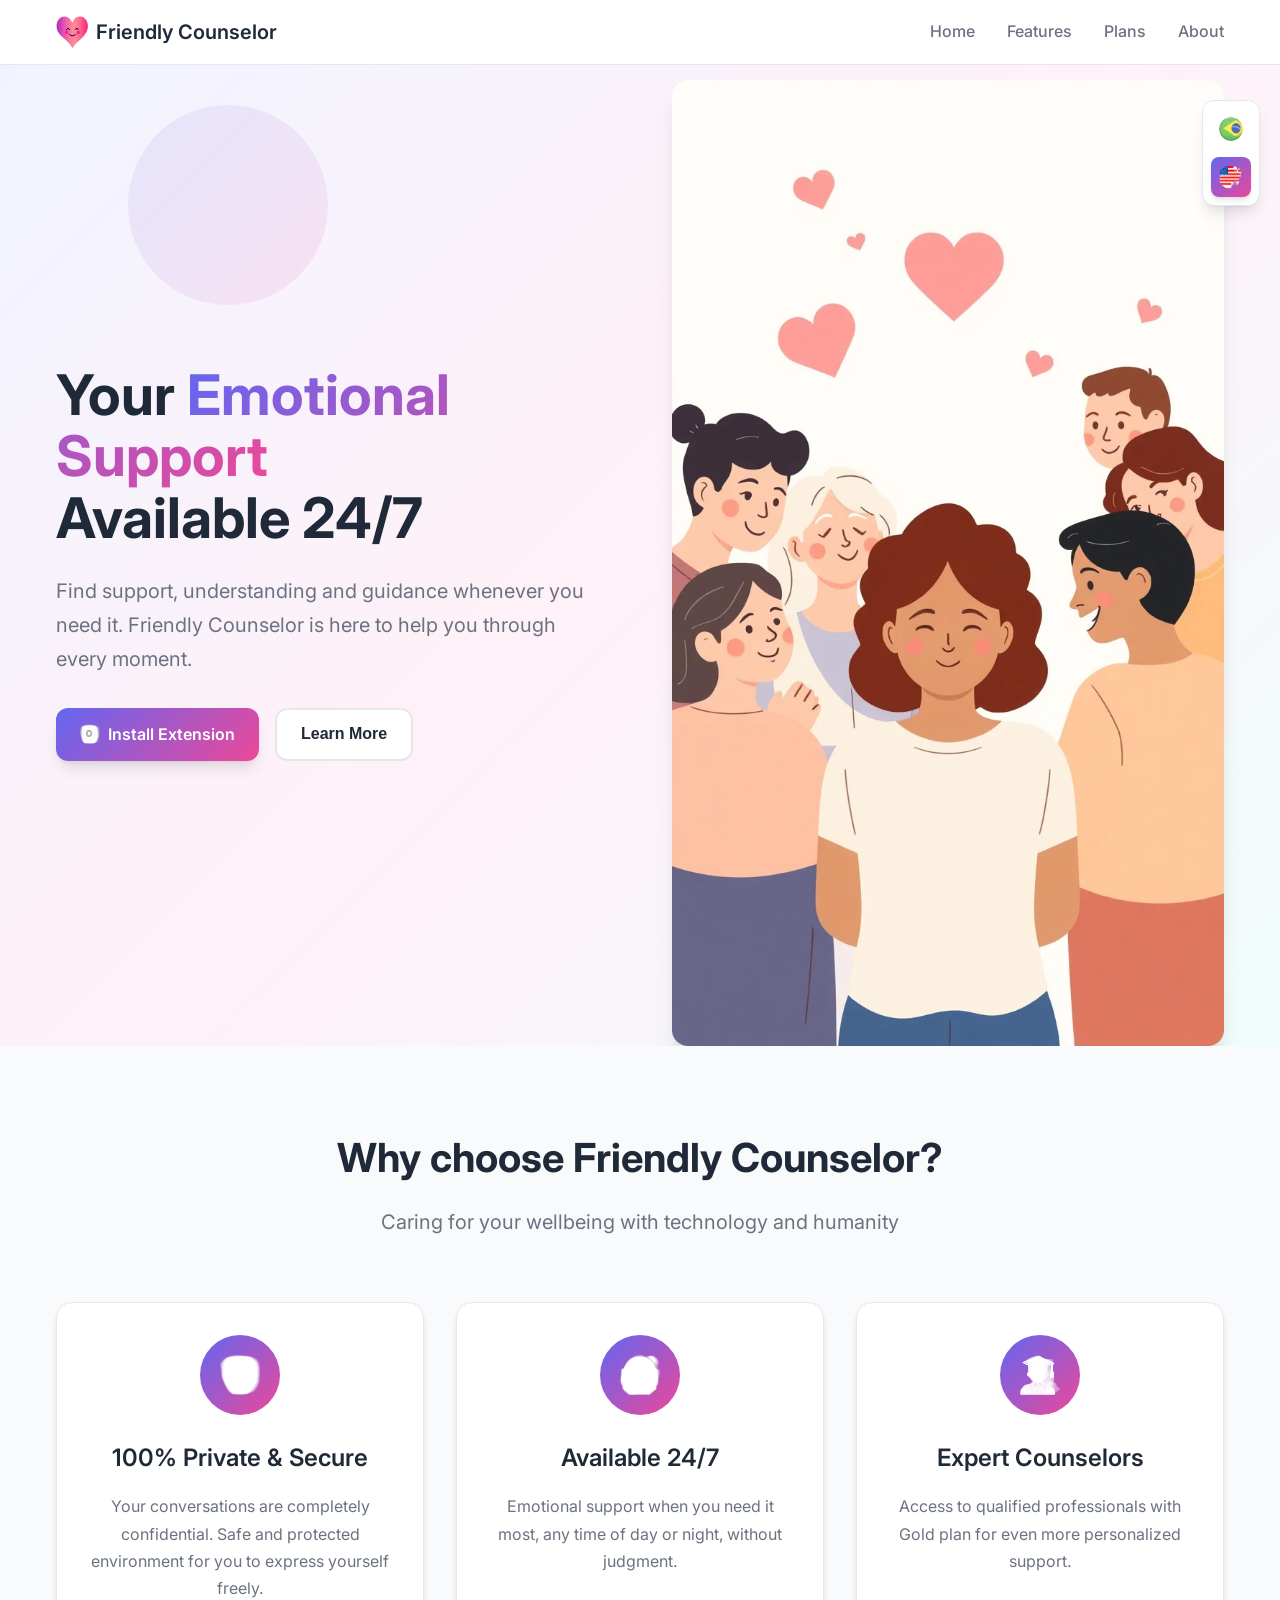
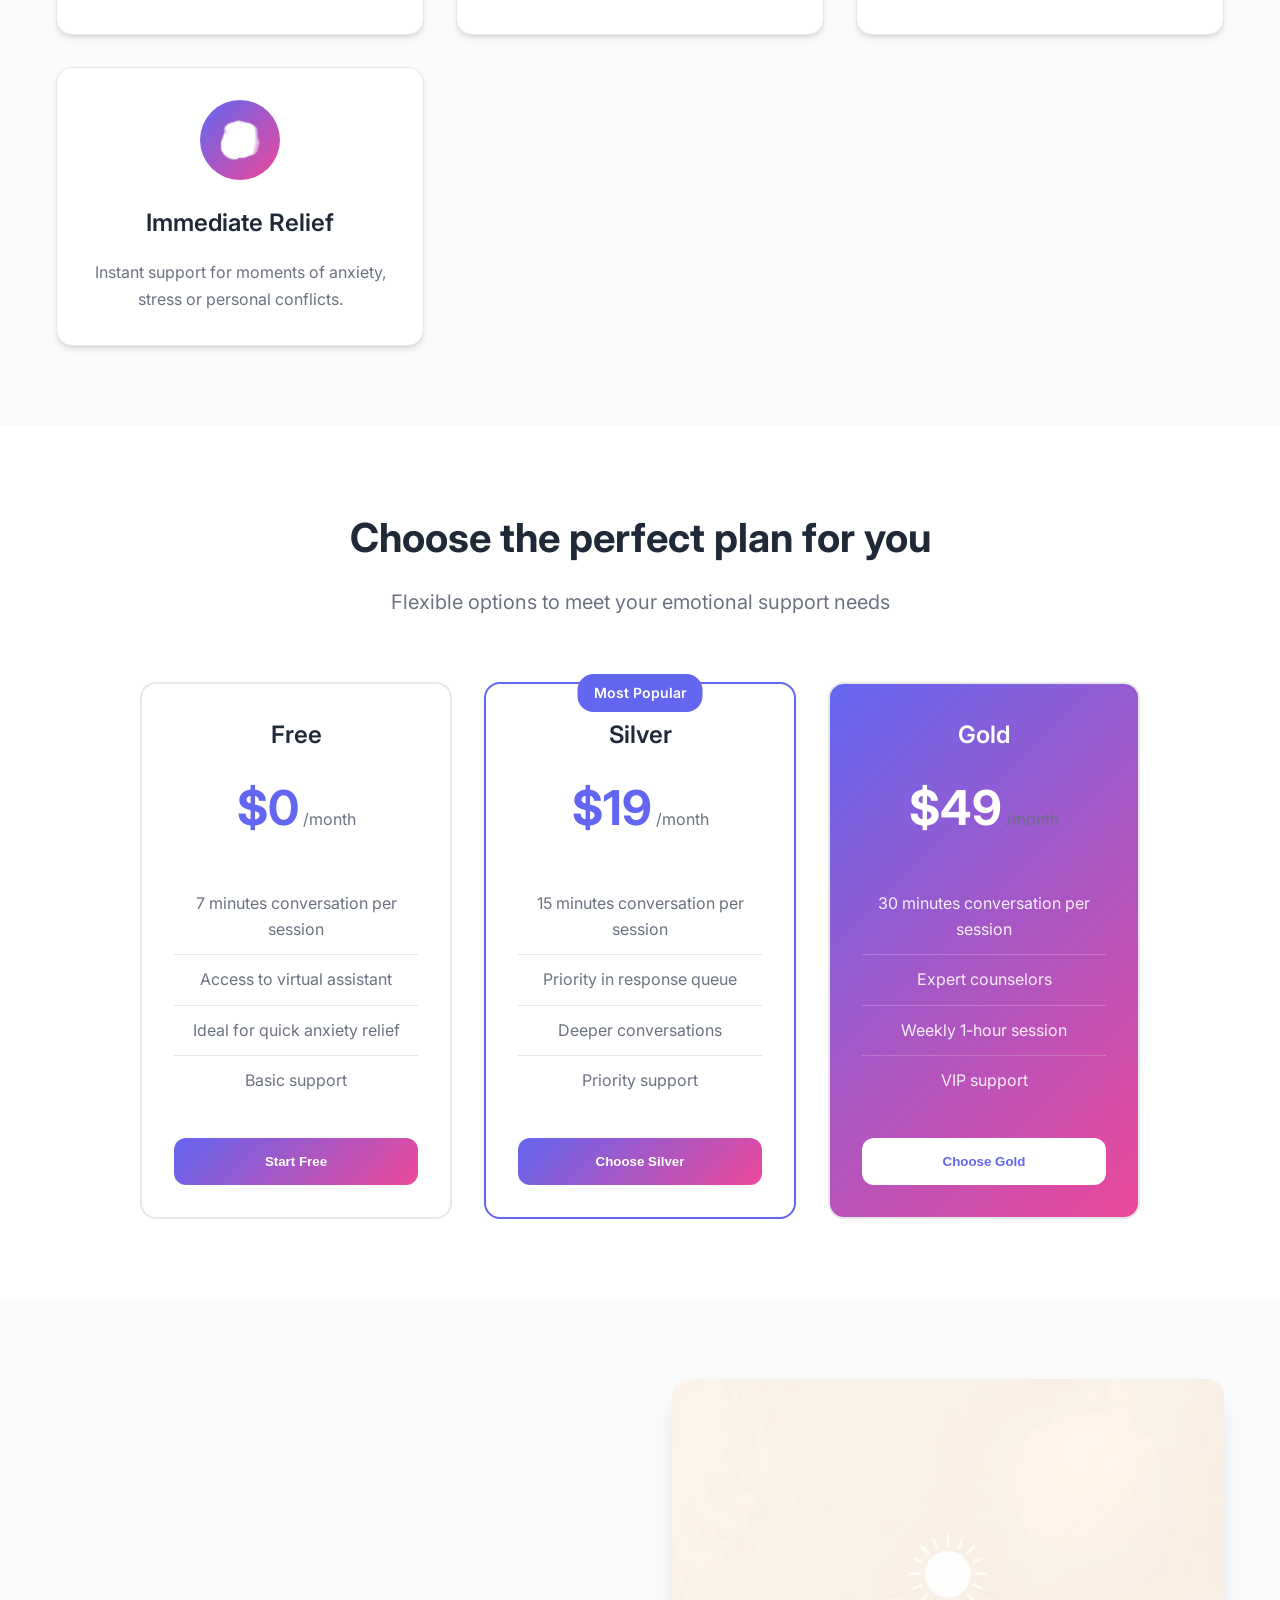
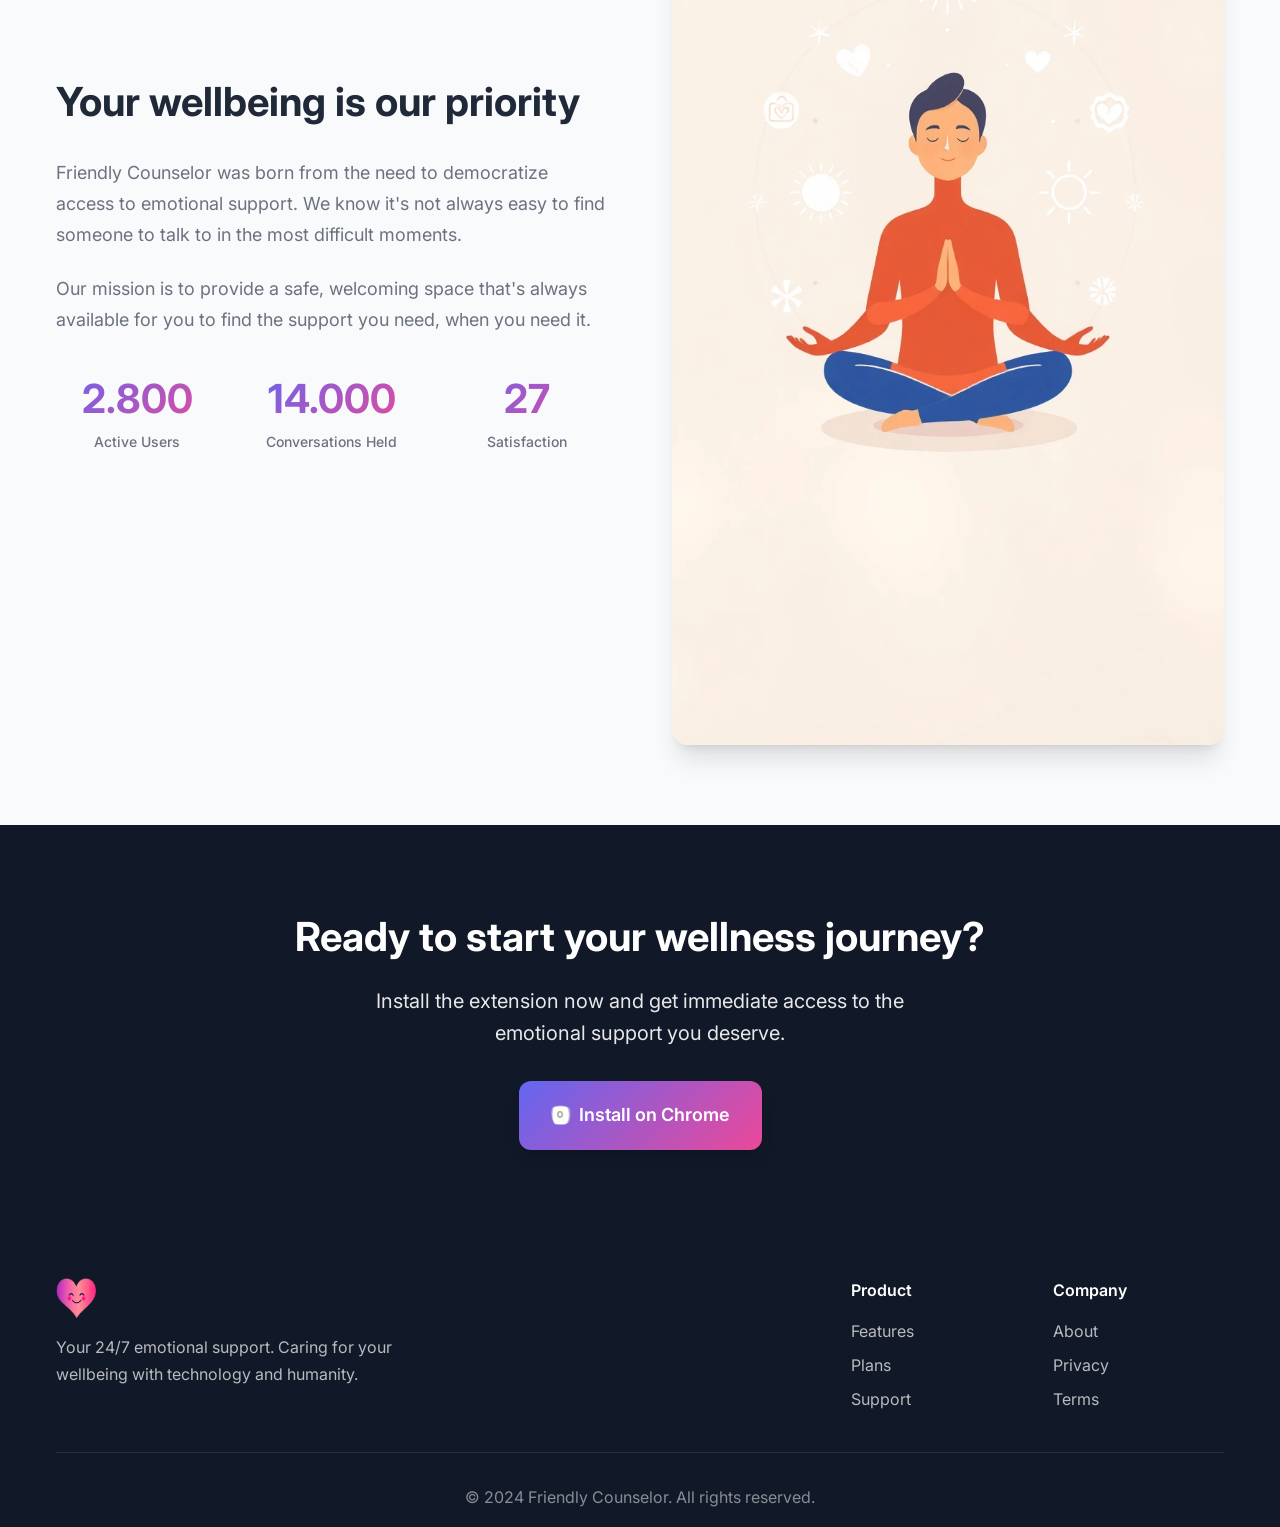
==== index.html @ fc5fa139 "Add files via upload" ====
<html lang="pt-BR">
<head>
    <meta charset="UTF-8">
    <meta name="viewport" content="width=device-width, initial-scale=1.0">
    <title>Friendly Counselor - Emotional Support 24/7 | Chrome Extension</title>
    <meta name="description" content="Get instant emotional support 24/7 with Friendly Counselor Chrome extension. Private, secure counseling with AI and expert therapists. Free plan available.">
    <meta name="keywords" content="emotional support, mental health, counseling, therapy, chrome extension, anxiety relief, stress management, 24/7 support">
    <meta name="author" content="Friendly Counselor">
    <meta name="robots" content="index, follow">
    
    <!-- Open Graph / Facebook -->
    <meta property="og:type" content="website">
    <meta property="og:url" content="https://friendlycounselor.com/">
    <meta property="og:title" content="Friendly Counselor - Your 24/7 Emotional Support">
    <meta property="og:description" content="Get instant emotional support anytime with our Chrome extension. Private, secure, and always available.">
    <meta property="og:image" content="hero-illustration.png">
    
    <!-- Twitter -->
    <meta property="twitter:card" content="summary_large_image">
    <meta property="twitter:url" content="https://friendlycounselor.com/">
    <meta property="twitter:title" content="Friendly Counselor - Your 24/7 Emotional Support">
    <meta property="twitter:description" content="Get instant emotional support anytime with our Chrome extension. Private, secure, and always available.">
    <meta property="twitter:image" content="hero-illustration.png">
    
    <!-- Structured Data -->
    <script type="application/ld+json">
    {
        "@context": "https://schema.org",
        "@type": "SoftwareApplication",
        "name": "Friendly Counselor",
        "applicationCategory": "HealthApplication",
        "operatingSystem": "Chrome",
        "description": "24/7 emotional support Chrome extension with AI counseling and expert therapist access",
        "offers": [
            {
                "@type": "Offer",
                "name": "Free Plan",
                "price": "0",
                "priceCurrency": "USD"
            },
            {
                "@type": "Offer",
                "name": "Silver Plan",
                "price": "19",
                "priceCurrency": "USD"
            },
            {
                "@type": "Offer",
                "name": "Gold Plan",
                "price": "49",
                "priceCurrency": "USD"
            }
        ],
        "aggregateRating": {
            "@type": "AggregateRating",
            "ratingValue": "4.8",
            "reviewCount": "1250"
        }
    }
    </script>
    
    <link rel="canonical" href="https://friendlycounselor.com/">
    <link rel="stylesheet" href="styles.css">
    <link href="https://fonts.googleapis.com/css2?family=Inter:wght@300;400;500;600;700&display=swap" rel="stylesheet">
</head>
<body>
    <!-- Language Switcher -->
    <div class="language-switcher">
        <button class="lang-btn active" data-lang="pt" title="Português">
            <img src="brazil-flag.png" alt="Português">
        </button>
        <button class="lang-btn" data-lang="en" title="English">
            <img src="usa-flag.png" alt="English">
        </button>
    </div>

    <!-- Navigation -->
    <nav class="navbar">
        <div class="container">
            <div class="nav-brand">
                <img src="logo.png" alt="Friendly Counselor" class="logo">
                <span class="brand-text">Friendly Counselor</span>
            </div>
            <div class="nav-menu" id="nav-menu">
                <a href="#home" class="nav-link" data-pt="Início" data-en="Home">Início</a>
                <a href="#features" class="nav-link" data-pt="Recursos" data-en="Features">Recursos</a>
                <a href="#plans" class="nav-link" data-pt="Planos" data-en="Plans">Planos</a>
                <a href="#about" class="nav-link" data-pt="Sobre" data-en="About">Sobre</a>
            </div>
            <button class="nav-toggle" id="nav-toggle">
                <span></span>
                <span></span>
                <span></span>
            </button>
        </div>
    </nav>

    <!-- Hero Section -->
    <section id="home" class="hero">
        <div class="hero-bg">
            <div class="floating-shapes">
                <div class="shape shape-1"></div>
                <div class="shape shape-2"></div>
                <div class="shape shape-3"></div>
            </div>
        </div>
        <div class="container">
            <div class="hero-content">
                <div class="hero-text">
                    <h1 class="hero-title">
                        <span data-pt="Seu" data-en="Your">Seu</span> <span class="gradient-text" data-pt="Apoio Emocional" data-en="Emotional Support">Apoio Emocional</span><br>
                        <span data-pt="Disponível 24/7" data-en="Available 24/7">Disponível 24/7</span>
                    </h1>
                    <p class="hero-description" data-pt="Encontre suporte, compreensão e orientação sempre que precisar. O Friendly Counselor está aqui para ajudar você em todos os momentos." data-en="Find support, understanding and guidance whenever you need it. Friendly Counselor is here to help you through every moment.">
                        Encontre suporte, compreensão e orientação sempre que precisar. 
                        O Friendly Counselor está aqui para ajudar você em todos os momentos.
                    </p>
                    <div class="hero-buttons">
                        <a href="https://chromewebstore.google.com/detail/dpccjdmjjhfmmfpbgbklmnihiphaidkp?authuser=0&hl=pt-BR" target="_blank" class="btn btn-primary">
                            <img src="chrome-icon.png" alt="Chrome" class="btn-icon">
                            <span data-pt="Instalar Extensão" data-en="Install Extension">Instalar Extensão</span>
                        </a>
                        <button class="btn btn-secondary" onclick="document.getElementById('features').scrollIntoView({behavior: 'smooth'})">
                            <span data-pt="Saiba Mais" data-en="Learn More">Saiba Mais</span>
                        </button>
                    </div>
                </div>
                <div class="hero-image">
                    <img src="hero-illustration.png" alt="Apoio Emocional" class="hero-img">
                </div>
            </div>
        </div>
    </section>

    <!-- Features Section -->
    <section id="features" class="features">
        <div class="container">
            <div class="section-header">
                <h2 class="section-title" data-pt="Por que escolher o Friendly Counselor?" data-en="Why choose Friendly Counselor?">Por que escolher o Friendly Counselor?</h2>
                <p class="section-subtitle" data-pt="Cuidando do seu bem-estar com tecnologia e humanidade" data-en="Caring for your wellbeing with technology and humanity">Cuidando do seu bem-estar com tecnologia e humanidade</p>
            </div>
            <div class="features-grid">
                <div class="feature-card">
                    <div class="feature-icon">
                        <img src="privacy-icon.png" alt="Privacidade">
                    </div>
                    <h3 class="feature-title" data-pt="100% Privado e Seguro" data-en="100% Private & Secure">100% Privado e Seguro</h3>
                    <p class="feature-description" data-pt="Suas conversas são completamente confidenciais. Ambiente seguro e protegido para você se expressar livremente." data-en="Your conversations are completely confidential. Safe and protected environment for you to express yourself freely.">Suas conversas são completamente confidenciais. Ambiente seguro e protegido para você se expressar livremente.</p>
                </div>
                <div class="feature-card">
                    <div class="feature-icon">
                        <img src="support-icon.png" alt="Suporte 24/7">
                    </div>
                    <h3 class="feature-title" data-pt="Disponível 24/7" data-en="Available 24/7">Disponível 24/7</h3>
                    <p class="feature-description" data-pt="Apoio emocional quando você mais precisa, a qualquer hora do dia ou da noite, sem julgamentos." data-en="Emotional support when you need it most, any time of day or night, without judgment.">Apoio emocional quando você mais precisa, a qualquer hora do dia ou da noite, sem julgamentos.</p>
                </div>
                <div class="feature-card">
                    <div class="feature-icon">
                        <img src="expert-icon.png" alt="Especialistas">
                    </div>
                    <h3 class="feature-title" data-pt="Conselheiros Especialistas" data-en="Expert Counselors">Conselheiros Especialistas</h3>
                    <p class="feature-description" data-pt="Acesso a profissionais qualificados com o plano Gold para um suporte ainda mais personalizado." data-en="Access to qualified professionals with Gold plan for even more personalized support.">Acesso a profissionais qualificados com o plano Gold para um suporte ainda mais personalizado.</p>
                </div>
                <div class="feature-card">
                    <div class="feature-icon">
                        <img src="instant-icon.png" alt="Alívio Instantâneo">
                    </div>
                    <h3 class="feature-title" data-pt="Alívio Imediato" data-en="Immediate Relief">Alívio Imediato</h3>
                    <p class="feature-description" data-pt="Suporte instantâneo para momentos de ansiedade, estresse ou conflitos pessoais." data-en="Instant support for moments of anxiety, stress or personal conflicts.">Suporte instantâneo para momentos de ansiedade, estresse ou conflitos pessoais.</p>
                </div>
            </div>
        </div>
    </section>

    <!-- Plans Section -->
    <section id="plans" class="plans">
        <div class="container">
            <div class="section-header">
                <h2 class="section-title" data-pt="Escolha o plano ideal para você" data-en="Choose the perfect plan for you">Escolha o plano ideal para você</h2>
                <p class="section-subtitle" data-pt="Opções flexíveis para atender suas necessidades de apoio emocional" data-en="Flexible options to meet your emotional support needs">Opções flexíveis para atender suas necessidades de apoio emocional</p>
            </div>
            <div class="plans-grid">
                <div class="plan-card">
                    <div class="plan-header">
                        <h3 class="plan-name" data-pt="Gratuito" data-en="Free">Gratuito</h3>
                        <div class="plan-price">
                            <span class="price">$0</span>
                            <span class="period" data-pt="/mês" data-en="/month">/mês</span>
                        </div>
                    </div>
                    <ul class="plan-features">
                        <li data-pt="7 minutos de conversa por sessão" data-en="7 minutes conversation per session">7 minutos de conversa por sessão</li>
                        <li data-pt="Acesso ao assistente virtual" data-en="Access to virtual assistant">Acesso ao assistente virtual</li>
                        <li data-pt="Ideal para ansiedade rápida" data-en="Ideal for quick anxiety relief">Ideal para ansiedade rápida</li>
                        <li data-pt="Suporte básico" data-en="Basic support">Suporte básico</li>
                    </ul>
                    <button class="plan-btn" data-pt="Começar Grátis" data-en="Start Free">Começar Grátis</button>
                </div>
                <div class="plan-card plan-popular">
                    <div class="plan-badge" data-pt="Mais Popular" data-en="Most Popular">Mais Popular</div>
                    <div class="plan-header">
                        <h3 class="plan-name" data-pt="Prata" data-en="Silver">Prata</h3>
                        <div class="plan-price">
                            <span class="price">$19</span>
                            <span class="period" data-pt="/mês" data-en="/month">/mês</span>
                        </div>
                    </div>
                    <ul class="plan-features">
                        <li data-pt="15 minutos de conversa por sessão" data-en="15 minutes conversation per session">15 minutos de conversa por sessão</li>
                        <li data-pt="Prioridade na fila de resposta" data-en="Priority in response queue">Prioridade na fila de resposta</li>
                        <li data-pt="Conversas mais profundas" data-en="Deeper conversations">Conversas mais profundas</li>
                        <li data-pt="Suporte prioritário" data-en="Priority support">Suporte prioritário</li>
                    </ul>
                    <button class="plan-btn" data-pt="Escolher Prata" data-en="Choose Silver">Escolher Prata</button>
                </div>
                <div class="plan-card plan-premium">
                    <div class="plan-header">
                        <h3 class="plan-name" data-pt="Ouro" data-en="Gold">Ouro</h3>
                        <div class="plan-price">
                            <span class="price">$49</span>
                            <span class="period" data-pt="/mês" data-en="/month">/mês</span>
                        </div>
                    </div>
                    <ul class="plan-features">
                        <li data-pt="30 minutos de conversa por sessão" data-en="30 minutes conversation per session">30 minutos de conversa por sessão</li>
                        <li data-pt="Conselheiros especialistas" data-en="Expert counselors">Conselheiros especialistas</li>
                        <li data-pt="Sessão semanal de 1 hora" data-en="Weekly 1-hour session">Sessão semanal de 1 hora</li>
                        <li data-pt="Suporte VIP" data-en="VIP support">Suporte VIP</li>
                    </ul>
                    <button class="plan-btn" data-pt="Escolher Ouro" data-en="Choose Gold">Escolher Ouro</button>
                </div>
            </div>
        </div>
    </section>

    <!-- About Section -->
    <section id="about" class="about">
        <div class="container">
            <div class="about-content">
                <div class="about-text">
                    <h2 class="about-title" data-pt="Seu bem-estar é nossa prioridade" data-en="Your wellbeing is our priority">Seu bem-estar é nossa prioridade</h2>
                    <p class="about-description" data-pt="O Friendly Counselor nasceu da necessidade de democratizar o acesso ao apoio emocional. Sabemos que nem sempre é fácil encontrar alguém para conversar nos momentos mais difíceis." data-en="Friendly Counselor was born from the need to democratize access to emotional support. We know it's not always easy to find someone to talk to in the most difficult moments.">
                        O Friendly Counselor nasceu da necessidade de democratizar o acesso ao apoio emocional. 
                        Sabemos que nem sempre é fácil encontrar alguém para conversar nos momentos mais difíceis.
                    </p>
                    <p class="about-description" data-pt="Nossa missão é proporcionar um espaço seguro, acolhedor e sempre disponível para você encontrar o suporte que precisa, quando precisar." data-en="Our mission is to provide a safe, welcoming space that's always available for you to find the support you need, when you need it.">
                        Nossa missão é proporcionar um espaço seguro, acolhedor e sempre disponível para você 
                        encontrar o suporte que precisa, quando precisar.
                    </p>
                    <div class="about-stats">
                        <div class="stat">
                            <span class="stat-number">10k+</span>
                            <span class="stat-label" data-pt="Usuários Ativos" data-en="Active Users">Usuários Ativos</span>
                        </div>
                        <div class="stat">
                            <span class="stat-number">50k+</span>
                            <span class="stat-label" data-pt="Conversas Realizadas" data-en="Conversations Held">Conversas Realizadas</span>
                        </div>
                        <div class="stat">
                            <span class="stat-number">98%</span>
                            <span class="stat-label" data-pt="Satisfação" data-en="Satisfaction">Satisfação</span>
                        </div>
                    </div>
                </div>
                <div class="about-image">
                    <img src="about-illustration.png" alt="Sobre nós" class="about-img">
                </div>
            </div>
        </div>
    </section>

    <!-- CTA Section -->
    <section class="cta">
        <div class="container">
            <div class="cta-content">
                <h2 class="cta-title" data-pt="Pronto para começar sua jornada de bem-estar?" data-en="Ready to start your wellness journey?">Pronto para começar sua jornada de bem-estar?</h2>
                <p class="cta-description" data-pt="Instale a extensão agora e tenha acesso imediato ao apoio emocional que você merece." data-en="Install the extension now and get immediate access to the emotional support you deserve.">
                    Instale a extensão agora e tenha acesso imediato ao apoio emocional que você merece.
                </p>
                <a href="https://chromewebstore.google.com/detail/dpccjdmjjhfmmfpbgbklmnihiphaidkp?authuser=0&hl=pt-BR" target="_blank" class="btn btn-primary btn-large">
                    <img src="chrome-icon.png" alt="Chrome" class="btn-icon">
                    <span data-pt="Instalar no Chrome" data-en="Install on Chrome">Instalar no Chrome</span>
                </a>
            </div>
        </div>
    </section>

    <!-- Footer -->
    <footer class="footer">
        <div class="container">
            <div class="footer-content">
                <div class="footer-brand">
                    <img src="logo.png" alt="Friendly Counselor" class="footer-logo">
                    <p class="footer-description" data-pt="Seu apoio emocional disponível 24/7. Cuidando do seu bem-estar com tecnologia e humanidade." data-en="Your 24/7 emotional support. Caring for your wellbeing with technology and humanity.">
                        Seu apoio emocional disponível 24/7. Cuidando do seu bem-estar com tecnologia e humanidade.
                    </p>
                </div>
                <div class="footer-links">
                    <div class="footer-column">
                        <h4 class="footer-title" data-pt="Produto" data-en="Product">Produto</h4>
                        <a href="#features" class="footer-link" data-pt="Recursos" data-en="Features">Recursos</a>
                        <a href="#plans" class="footer-link" data-pt="Planos" data-en="Plans">Planos</a>
                        <a href="#" class="footer-link" data-pt="Suporte" data-en="Support">Suporte</a>
                    </div>
                    <div class="footer-column">
                        <h4 class="footer-title" data-pt="Empresa" data-en="Company">Empresa</h4>
                        <a href="#about" class="footer-link" data-pt="Sobre" data-en="About">Sobre</a>
                        <a href="#" class="footer-link" data-pt="Privacidade" data-en="Privacy">Privacidade</a>
                        <a href="#" class="footer-link" data-pt="Termos" data-en="Terms">Termos</a>
                    </div>
                </div>
            </div>
            <div class="footer-bottom">
                <p>&copy; 2024 Friendly Counselor. <span data-pt="Todos os direitos reservados." data-en="All rights reserved.">Todos os direitos reservados.</span></p>
            </div>
        </div>
    </footer>

    <script src="script.js"></script>
</body>
</html>
---- styles.css ----
:root {
  --primary-color: #6366f1;
  --primary-dark: #4f46e5;
  --secondary-color: #ec4899;
  --accent-color: #06b6d4;
  --text-primary: #1f2937;
  --text-secondary: #6b7280;
  --text-light: #9ca3af;
  --bg-primary: #ffffff;
  --bg-secondary: #f9fafb;
  --bg-dark: #111827;
  --border-color: #e5e7eb;
  --success-color: #10b981;
  --gradient-primary: linear-gradient(135deg, #6366f1 0%, #ec4899 100%);
  --gradient-secondary: linear-gradient(135deg, #06b6d4 0%, #10b981 100%);
  --shadow-sm: 0 1px 2px 0 rgb(0 0 0 / 0.05);
  --shadow-md: 0 4px 6px -1px rgb(0 0 0 / 0.1), 0 2px 4px -2px rgb(0 0 0 / 0.1);
  --shadow-lg: 0 10px 15px -3px rgb(0 0 0 / 0.1), 0 4px 6px -4px rgb(0 0 0 / 0.1);
  --shadow-xl: 0 20px 25px -5px rgb(0 0 0 / 0.1), 0 8px 10px -6px rgb(0 0 0 / 0.1);
}

* {
  margin: 0;
  padding: 0;
  box-sizing: border-box;
}

html {
  scroll-behavior: smooth;
}

body {
  font-family: 'Inter', -apple-system, BlinkMacSystemFont, sans-serif;
  line-height: 1.6;
  color: var(--text-primary);
  background-color: var(--bg-primary);
  overflow-x: hidden;
}

.container {
  max-width: 1200px;
  margin: 0 auto;
  padding: 0 1rem;
}

/* Navigation */
.navbar {
  position: fixed;
  top: 0;
  left: 0;
  right: 0;
  background: rgba(255, 255, 255, 0.95);
  backdrop-filter: blur(10px);
  border-bottom: 1px solid var(--border-color);
  z-index: 1000;
  transition: all 0.3s ease;
}

.navbar .container {
  display: flex;
  align-items: center;
  justify-content: space-between;
  padding: 1rem;
}

.nav-brand {
  display: flex;
  align-items: center;
  gap: 0.5rem;
  font-weight: 600;
  font-size: 1.25rem;
  color: var(--text-primary);
}

.logo {
  width: 32px;
  height: 32px;
}

.nav-menu {
  display: flex;
  gap: 2rem;
  list-style: none;
}

.nav-link {
  text-decoration: none;
  color: var(--text-secondary);
  font-weight: 500;
  transition: color 0.3s ease;
  position: relative;
}

.nav-link:hover {
  color: var(--primary-color);
}

.nav-link::after {
  content: '';
  position: absolute;
  bottom: -4px;
  left: 0;
  width: 0;
  height: 2px;
  background: var(--gradient-primary);
  transition: width 0.3s ease;
}

.nav-link:hover::after {
  width: 100%;
}

.nav-toggle {
  display: none;
  flex-direction: column;
  background: none;
  border: none;
  cursor: pointer;
  padding: 0.5rem;
}

.nav-toggle span {
  width: 25px;
  height: 3px;
  background: var(--text-primary);
  margin: 3px 0;
  transition: 0.3s;
  border-radius: 2px;
}

/* Hero Section */
.hero {
  position: relative;
  min-height: 100vh;
  display: flex;
  align-items: center;
  padding-top: 80px;
  overflow: hidden;
}

.hero-bg {
  position: absolute;
  top: 0;
  left: 0;
  right: 0;
  bottom: 0;
  background: linear-gradient(135deg, #f0f4ff 0%, #fff1f8 50%, #f0fdfa 100%);
  z-index: -2;
}

.floating-shapes {
  position: absolute;
  top: 0;
  left: 0;
  right: 0;
  bottom: 0;
  z-index: -1;
}

.shape {
  position: absolute;
  border-radius: 50%;
  background: var(--gradient-primary);
  opacity: 0.1;
  animation: float 20s infinite ease-in-out;
}

.shape-1 {
  width: 200px;
  height: 200px;
  top: 10%;
  left: 10%;
  animation-delay: 0s;
}

.shape-2 {
  width: 150px;
  height: 150px;
  top: 60%;
  right: 10%;
  animation-delay: -7s;
}

.shape-3 {
  width: 100px;
  height: 100px;
  bottom: 20%;
  left: 60%;
  animation-delay: -14s;
}

@keyframes float {
  0%, 100% {
    transform: translateY(0px) rotate(0deg);
  }
  33% {
    transform: translateY(-30px) rotate(120deg);
  }
  66% {
    transform: translateY(-20px) rotate(240deg);
  }
}

.hero-content {
  display: grid;
  grid-template-columns: 1fr 1fr;
  gap: 4rem;
  align-items: center;
}

.hero-title {
  font-size: 3.5rem;
  font-weight: 700;
  line-height: 1.1;
  margin-bottom: 1.5rem;
}

.gradient-text {
  background: var(--gradient-primary);
  -webkit-background-clip: text;
  -webkit-text-fill-color: transparent;
  background-clip: text;
}

.hero-description {
  font-size: 1.25rem;
  color: var(--text-secondary);
  margin-bottom: 2rem;
  line-height: 1.7;
}

.hero-buttons {
  display: flex;
  gap: 1rem;
  flex-wrap: wrap;
}

.btn {
  display: inline-flex;
  align-items: center;
  gap: 0.5rem;
  padding: 0.875rem 1.5rem;
  border-radius: 0.75rem;
  font-weight: 600;
  text-decoration: none;
  border: none;
  cursor: pointer;
  transition: all 0.3s ease;
  font-size: 1rem;
}

.btn-primary {
  background: var(--gradient-primary);
  color: white;
  box-shadow: var(--shadow-lg);
}

.btn-primary:hover {
  transform: translateY(-2px);
  box-shadow: var(--shadow-xl);
}

.btn-secondary {
  background: white;
  color: var(--text-primary);
  border: 2px solid var(--border-color);
}

.btn-secondary:hover {
  border-color: var(--primary-color);
  color: var(--primary-color);
  transform: translateY(-2px);
}

.btn-icon {
  width: 20px;
  height: 20px;
}

.hero-image {
  position: relative;
}

.hero-img {
  width: 100%;
  height: auto;
  border-radius: 1rem;
  box-shadow: var(--shadow-xl);
}

/* Features Section */
.features {
  padding: 5rem 0;
  background: var(--bg-secondary);
}

.section-header {
  text-align: center;
  margin-bottom: 4rem;
}

.section-title {
  font-size: 2.5rem;
  font-weight: 700;
  margin-bottom: 1rem;
  color: var(--text-primary);
}

.section-subtitle {
  font-size: 1.25rem;
  color: var(--text-secondary);
  max-width: 600px;
  margin: 0 auto;
}

.features-grid {
  display: grid;
  grid-template-columns: repeat(auto-fit, minmax(280px, 1fr));
  gap: 2rem;
}

.feature-card {
  background: white;
  padding: 2rem;
  border-radius: 1rem;
  box-shadow: var(--shadow-md);
  text-align: center;
  transition: all 0.3s ease;
  border: 1px solid var(--border-color);
}

.feature-card:hover {
  transform: translateY(-5px);
  box-shadow: var(--shadow-xl);
}

.feature-icon {
  width: 80px;
  height: 80px;
  margin: 0 auto 1.5rem;
  background: var(--gradient-primary);
  border-radius: 50%;
  display: flex;
  align-items: center;
  justify-content: center;
}

.feature-icon img {
  width: 40px;
  height: 40px;
  filter: brightness(0) invert(1);
}

.feature-title {
  font-size: 1.5rem;
  font-weight: 600;
  margin-bottom: 1rem;
  color: var(--text-primary);
}

.feature-description {
  color: var(--text-secondary);
  line-height: 1.7;
}

/* Plans Section */
.plans {
  padding: 5rem 0;
}

.plans-grid {
  display: grid;
  grid-template-columns: repeat(auto-fit, minmax(300px, 1fr));
  gap: 2rem;
  max-width: 1000px;
  margin: 0 auto;
}

.plan-card {
  background: white;
  border: 2px solid var(--border-color);
  border-radius: 1rem;
  padding: 2rem;
  text-align: center;
  position: relative;
  transition: all 0.3s ease;
}

.plan-card:hover {
  transform: translateY(-5px);
  box-shadow: var(--shadow-xl);
}

.plan-popular {
  border-color: var(--primary-color);
  transform: scale(1.05);
}

.plan-premium {
  background: var(--gradient-primary);
  color: white;
}

.plan-premium .plan-name,
.plan-premium .plan-price {
  color: white;
}

.plan-badge {
  position: absolute;
  top: -10px;
  left: 50%;
  transform: translateX(-50%);
  background: var(--primary-color);
  color: white;
  padding: 0.5rem 1rem;
  border-radius: 1rem;
  font-size: 0.875rem;
  font-weight: 600;
}

.plan-header {
  margin-bottom: 2rem;
}

.plan-name {
  font-size: 1.5rem;
  font-weight: 600;
  margin-bottom: 1rem;
}

.plan-price {
  display: flex;
  align-items: baseline;
  justify-content: center;
  gap: 0.25rem;
}

.price {
  font-size: 3rem;
  font-weight: 700;
  color: var(--primary-color);
}

.plan-premium .price {
  color: white;
}

.period {
  color: var(--text-secondary);
  font-size: 1rem;
}

.plan-features {
  list-style: none;
  margin-bottom: 2rem;
}

.plan-features li {
  padding: 0.75rem 0;
  border-bottom: 1px solid var(--border-color);
  color: var(--text-secondary);
}

.plan-premium .plan-features li {
  border-color: rgba(255, 255, 255, 0.2);
  color: rgba(255, 255, 255, 0.9);
}

.plan-features li:last-child {
  border-bottom: none;
}

.plan-btn {
  width: 100%;
  padding: 1rem;
  background: var(--gradient-primary);
  color: white;
  border: none;
  border-radius: 0.75rem;
  font-weight: 600;
  cursor: pointer;
  transition: all 0.3s ease;
}

.plan-premium .plan-btn {
  background: white;
  color: var(--primary-color);
}

.plan-btn:hover {
  transform: translateY(-2px);
  box-shadow: var(--shadow-lg);
}

/* About Section */
.about {
  padding: 5rem 0;
  background: var(--bg-secondary);
}

.about-content {
  display: grid;
  grid-template-columns: 1fr 1fr;
  gap: 4rem;
  align-items: center;
}

.about-title {
  font-size: 2.5rem;
  font-weight: 700;
  margin-bottom: 1.5rem;
  color: var(--text-primary);
}

.about-description {
  font-size: 1.125rem;
  color: var(--text-secondary);
  margin-bottom: 1.5rem;
  line-height: 1.7;
}

.about-stats {
  display: grid;
  grid-template-columns: repeat(3, 1fr);
  gap: 2rem;
  margin-top: 2rem;
}

.stat {
  text-align: center;
}

.stat-number {
  display: block;
  font-size: 2.5rem;
  font-weight: 700;
  background: var(--gradient-primary);
  -webkit-background-clip: text;
  -webkit-text-fill-color: transparent;
  background-clip: text;
}

.stat-label {
  color: var(--text-secondary);
  font-size: 0.875rem;
  font-weight: 500;
}

.about-img {
  width: 100%;
  height: auto;
  border-radius: 1rem;
  box-shadow: var(--shadow-xl);
}

/* CTA Section */
.cta {
  padding: 5rem 0;
  background: var(--bg-dark);
  color: white;
  text-align: center;
}

.cta-title {
  font-size: 2.5rem;
  font-weight: 700;
  margin-bottom: 1rem;
}

.cta-description {
  font-size: 1.25rem;
  margin-bottom: 2rem;
  opacity: 0.9;
  max-width: 600px;
  margin-left: auto;
  margin-right: auto;
}

.btn-large {
  padding: 1.25rem 2rem;
  font-size: 1.125rem;
}

/* Language Switcher */
.language-switcher {
  position: fixed;
  top: 100px;
  right: 20px;
  z-index: 1001;
  display: flex;
  flex-direction: column;
  gap: 0.5rem;
  background: white;
  border-radius: 0.75rem;
  padding: 0.5rem;
  box-shadow: var(--shadow-lg);
  border: 1px solid var(--border-color);
}

.lang-btn {
  display: flex;
  align-items: center;
  justify-content: center;
  width: 40px;
  height: 40px;
  border: none;
  border-radius: 0.5rem;
  cursor: pointer;
  transition: all 0.3s ease;
  background: transparent;
  opacity: 0.7;
}

.lang-btn:hover {
  opacity: 1;
  transform: scale(1.05);
  background: var(--bg-secondary);
}

.lang-btn.active {
  opacity: 1;
  background: var(--gradient-primary);
  box-shadow: var(--shadow-md);
}

.lang-btn img {
  width: 24px;
  height: 24px;
  border-radius: 50%;
}

/* Footer */
.footer {
  background: var(--bg-dark);
  color: white;
  padding: 3rem 0 1rem;
}

.footer-content {
  display: grid;
  grid-template-columns: 2fr 1fr;
  gap: 3rem;
  margin-bottom: 2rem;
}

.footer-brand {
  max-width: 400px;
}

.footer-logo {
  width: 40px;
  height: 40px;
  margin-bottom: 1rem;
}

.footer-description {
  color: rgba(255, 255, 255, 0.7);
  line-height: 1.7;
}

.footer-links {
  display: grid;
  grid-template-columns: repeat(2, 1fr);
  gap: 2rem;
}

.footer-title {
  font-weight: 600;
  margin-bottom: 1rem;
}

.footer-link {
  display: block;
  color: rgba(255, 255, 255, 0.7);
  text-decoration: none;
  margin-bottom: 0.5rem;
  transition: color 0.3s ease;
}

.footer-link:hover {
  color: white;
}

.footer-bottom {
  border-top: 1px solid rgba(255, 255, 255, 0.1);
  padding-top: 2rem;
  text-align: center;
  color: rgba(255, 255, 255, 0.5);
}

/* Responsive Design */
@media (max-width: 768px) {
  .nav-menu {
    position: fixed;
    top: 100%;
    left: 0;
    right: 0;
    background: white;
    flex-direction: column;
    padding: 2rem;
    box-shadow: var(--shadow-lg);
    transform: translateY(-100%);
    opacity: 0;
    visibility: hidden;
    transition: all 0.3s ease;
  }

  .nav-menu.active {
    transform: translateY(0);
    opacity: 1;
    visibility: visible;
  }

  .nav-toggle {
    display: flex;
  }

  .nav-toggle.active span:nth-child(1) {
    transform: rotate(-45deg) translate(-5px, 6px);
  }

  .nav-toggle.active span:nth-child(2) {
    opacity: 0;
  }

  .nav-toggle.active span:nth-child(3) {
    transform: rotate(45deg) translate(-5px, -6px);
  }

  .hero-content {
    grid-template-columns: 1fr;
    gap: 2rem;
    text-align: center;
  }

  .hero-title {
    font-size: 2.5rem;
  }

  .hero-buttons {
    justify-content: center;
  }

  .section-title {
    font-size: 2rem;
  }

  .features-grid {
    grid-template-columns: 1fr;
  }

  .plans-grid {
    grid-template-columns: 1fr;
  }

  .plan-popular {
    transform: none;
  }

  .about-content {
    grid-template-columns: 1fr;
    gap: 2rem;
  }

  .about-stats {
    grid-template-columns: 1fr;
    gap: 1rem;
  }

  .language-switcher {
    top: 80px;
    right: 10px;
    flex-direction: row;
    padding: 0.25rem;
  }
  
  .lang-btn {
    width: 35px;
    height: 35px;
  }
  
  .lang-btn img {
    width: 20px;
    height: 20px;
  }

  .footer-content {
    grid-template-columns: 1fr;
    gap: 2rem;
  }

  .footer-links {
    grid-template-columns: 1fr;
  }

  .cta-title {
    font-size: 2rem;
  }
}

@media (max-width: 480px) {
  .container {
    padding: 0 0.5rem;
  }

  .hero-title {
    font-size: 2rem;
  }

  .hero-description {
    font-size: 1rem;
  }

  .btn {
    padding: 0.75rem 1.25rem;
    font-size: 0.875rem;
  }

  .hero-buttons {
    flex-direction: column;
    width: 100%;
  }

  .hero-buttons .btn {
    width: 100%;
    justify-content: center;
  }
}
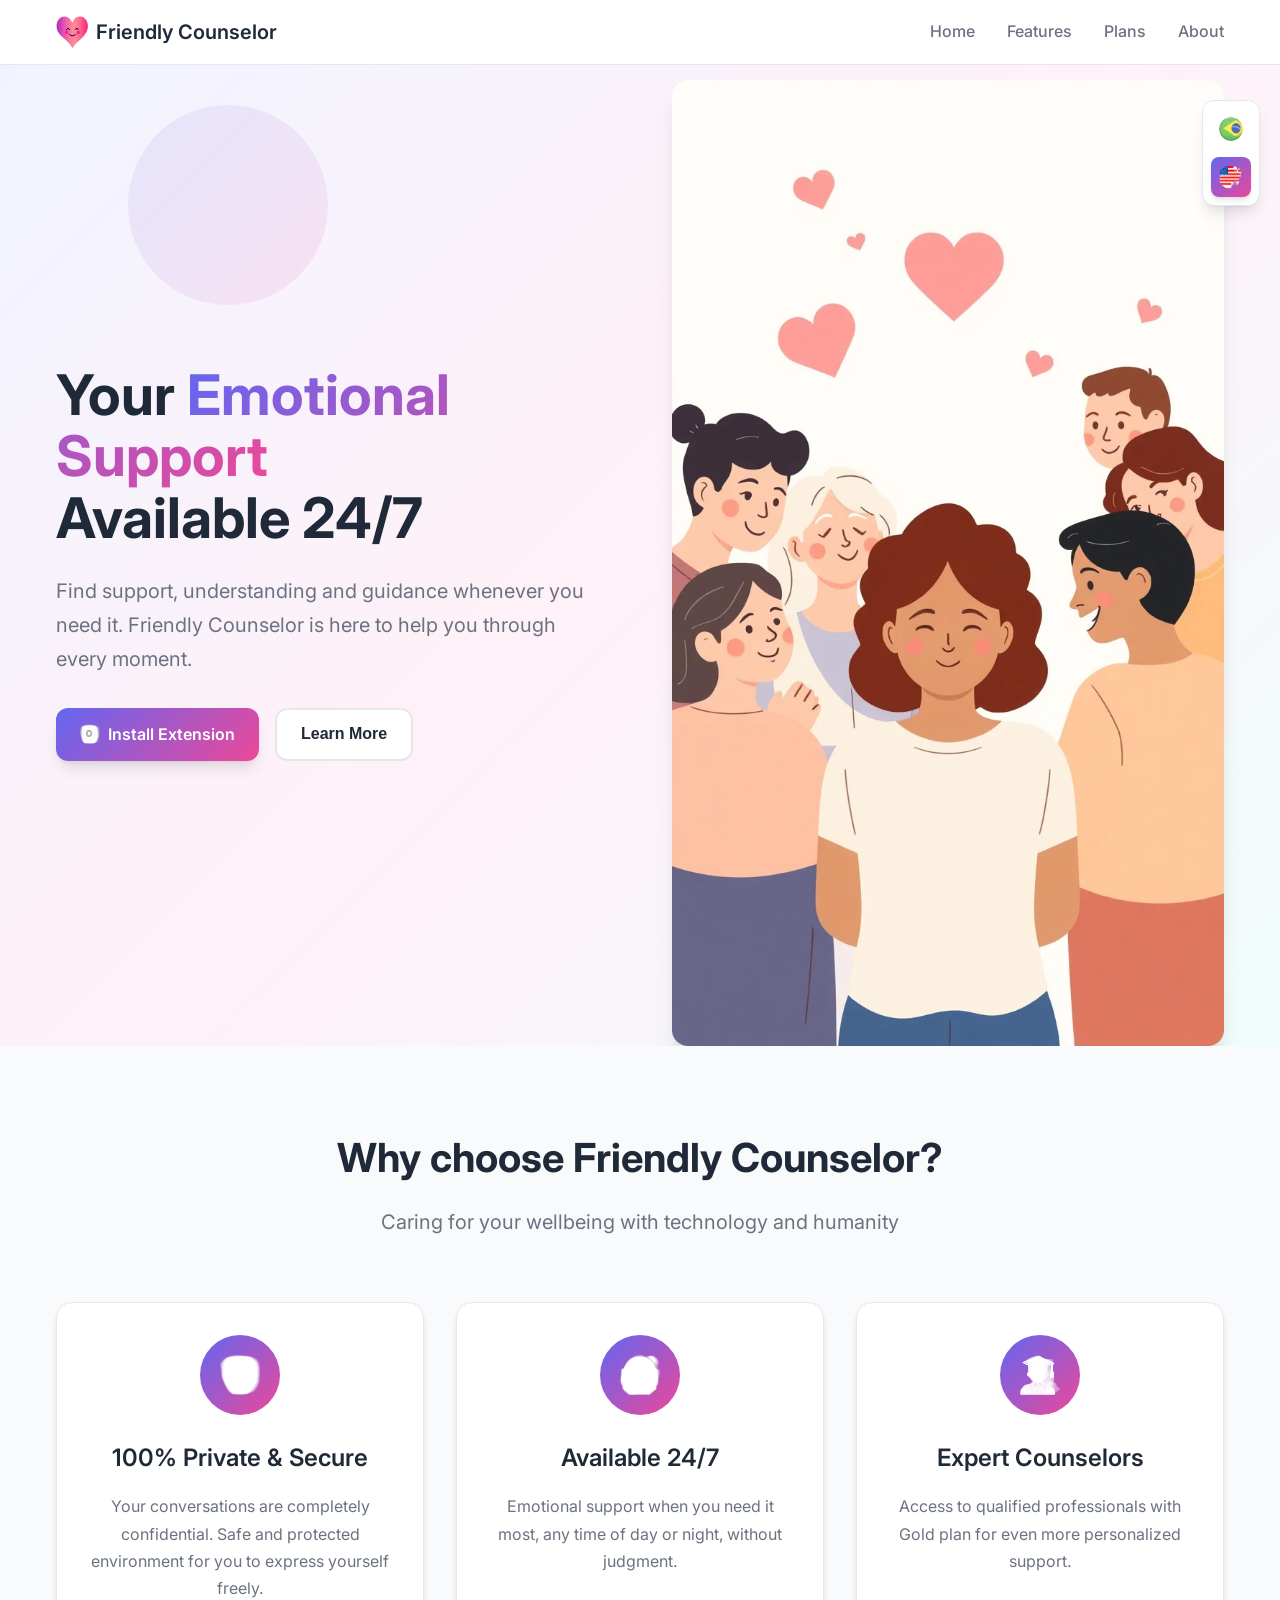
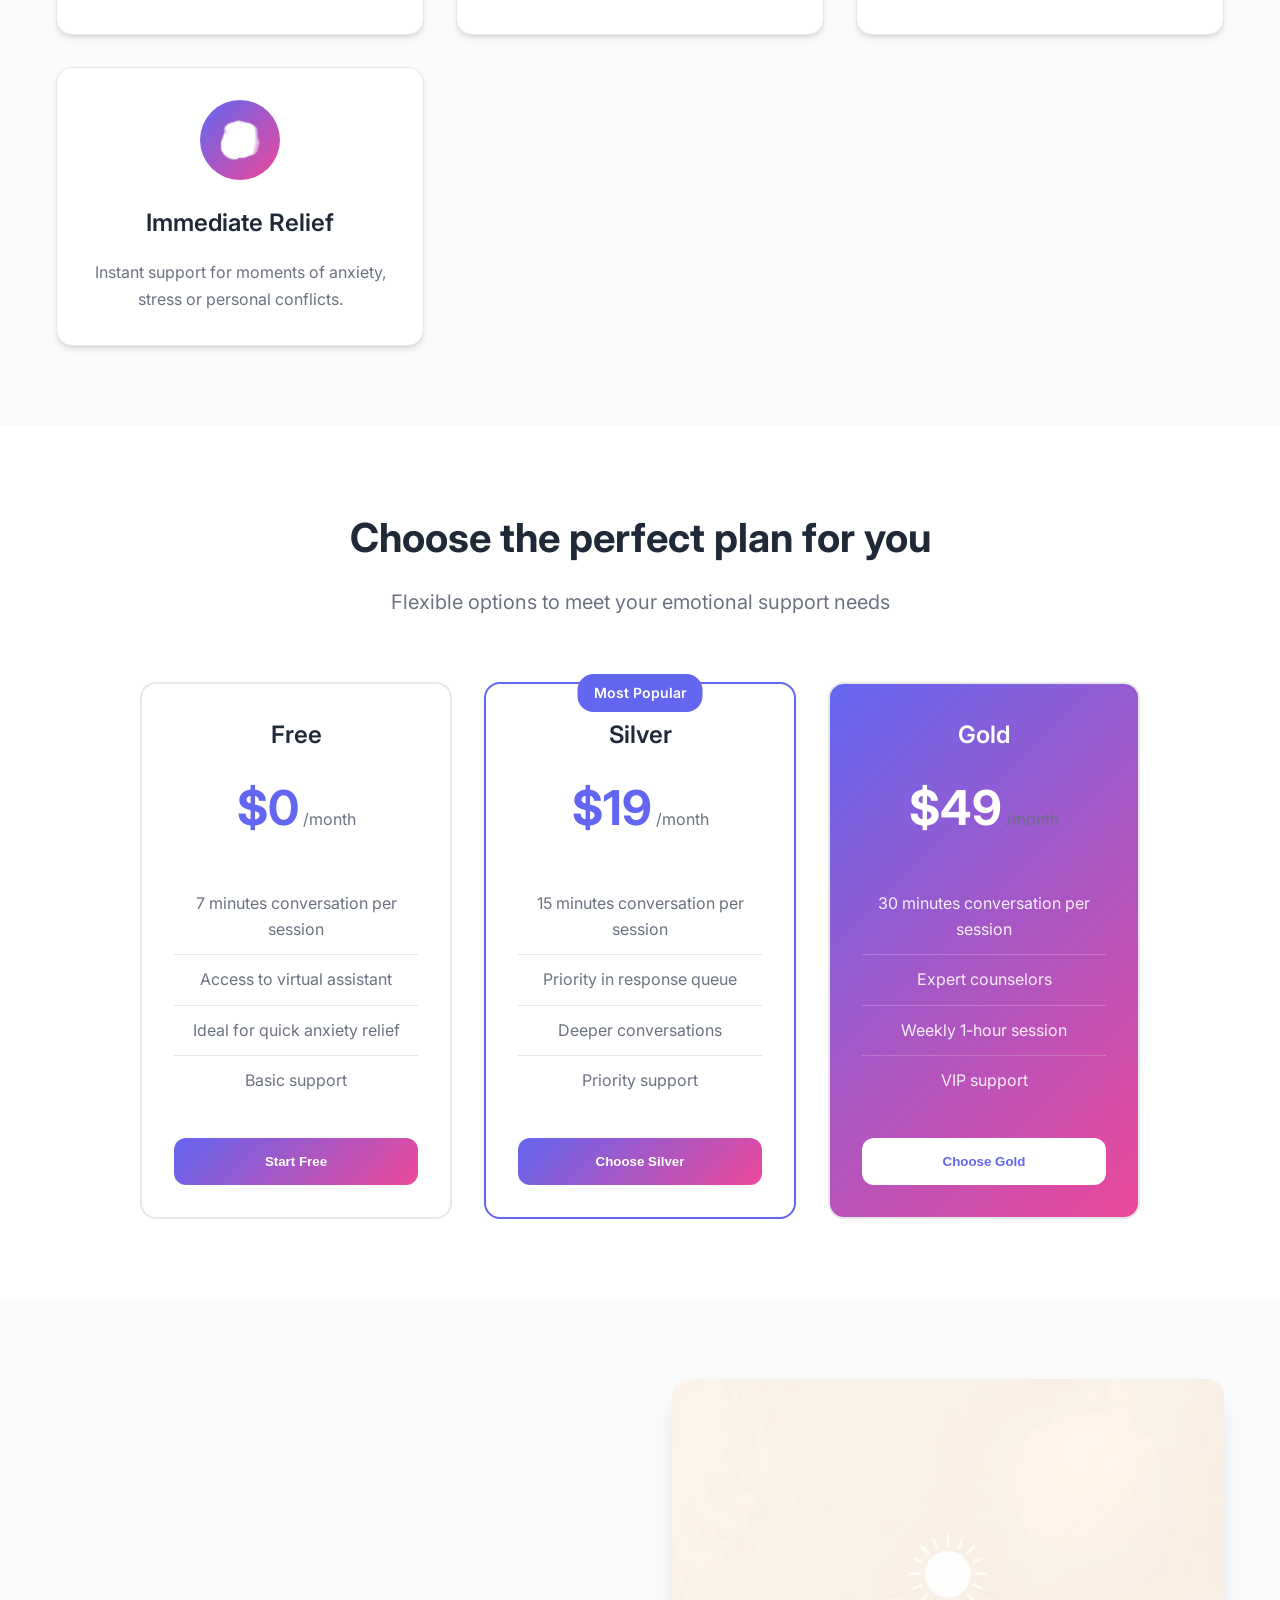
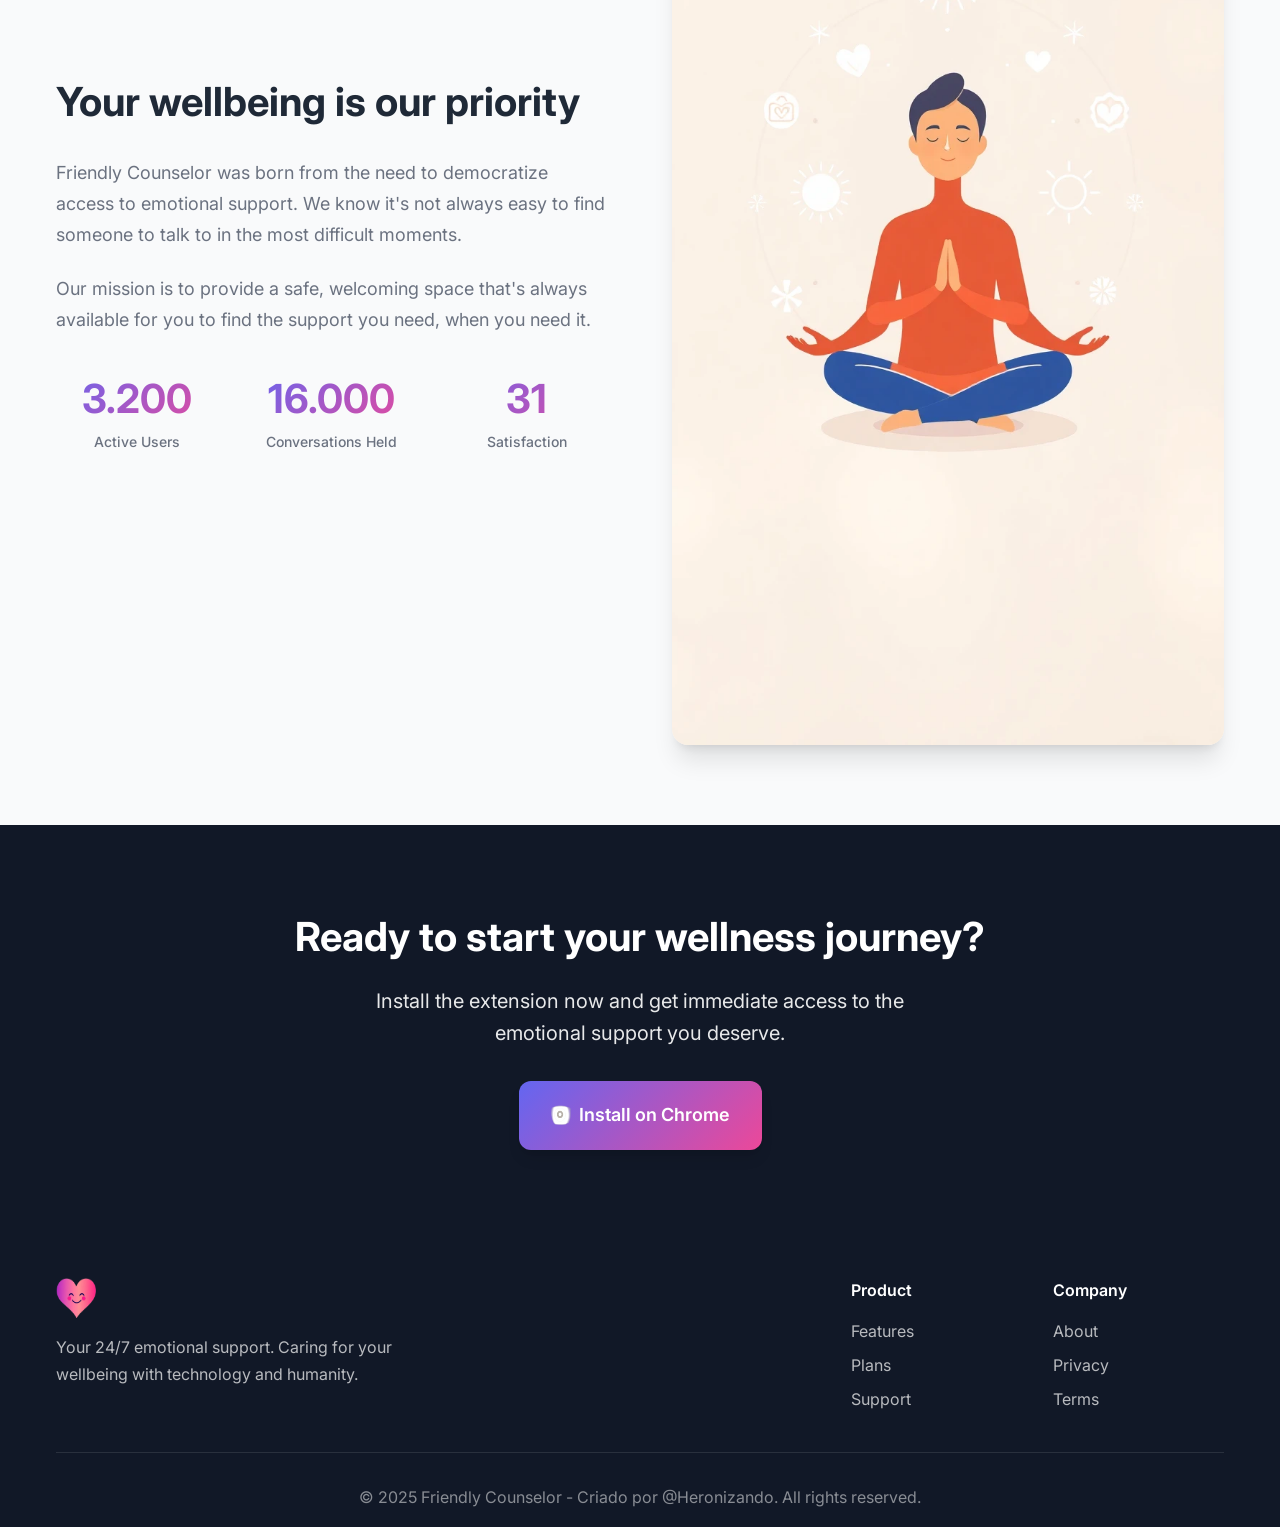
==== commit 0f52db4c: "Update index.html" ====
--- a/index.html
+++ b/index.html
@@ -311,11 +311,11 @@
                 </div>
             </div>
             <div class="footer-bottom">
-                <p>&copy; 2024 Friendly Counselor. <span data-pt="Todos os direitos reservados." data-en="All rights reserved.">Todos os direitos reservados.</span></p>
+                <p>&copy; 2025 Friendly Counselor - Criado por @Heronizando. <span data-pt="Todos os direitos reservados." data-en="All rights reserved.">Todos os direitos reservados.</span></p>
             </div>
         </div>
     </footer>
 
     <script src="script.js"></script>
 </body>
-</html>+</html>
